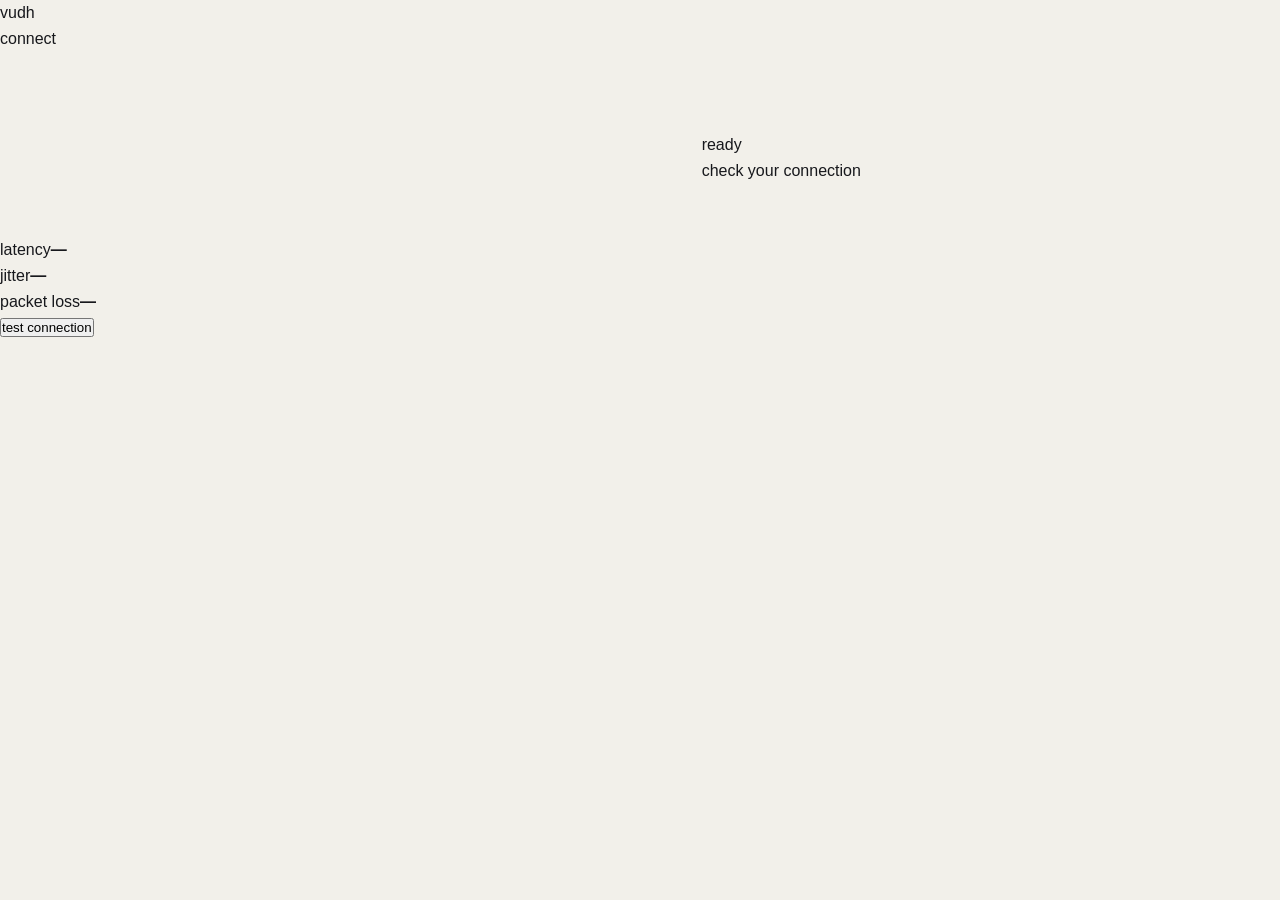
==== products/vudh-connect/index.html @ 1e8202c5 "Create index.html" ====
<!doctype html>
<html lang="en">
<head>
  <meta charset="utf-8">
  <meta name="viewport" content="width=device-width,initial-scale=1">
  <title>vudh connect</title>
  <meta name="description" content="A tiny connection diagnostic tool by vudh.">
  <link rel="stylesheet" href="/style.css">
</head>
<body>
  <main class="app">
    <header>
      <div class="brand">vudh</div>
      <div class="muted">connect</div>
    </header>

    <section class="hero">
      <div id="statusDot" class="dot"></div>
      <div>
        <div id="status" class="status">ready</div>
        <div id="statusText" class="muted">check your connection</div>
      </div>
    </section>

    <section class="metrics" aria-live="polite">
      <div><span>latency</span><strong id="latency">—</strong></div>
      <div><span>jitter</span><strong id="jitter">—</strong></div>
      <div><span>packet loss</span><strong id="loss">—</strong></div>
    </section>

    <button id="test" type="button">test connection</button>
    <p id="detail" class="detail"></p>
  </main>
  <script src="/app.js"></script>
</body>
</html>
---- style.css ----
:root{
  --paper:#f2f0ea;
  --ink:#17181c;
  --accent:#4b4ce0;
  --muted:#6b6d76;
  --line: rgba(23,24,28,0.12);
  box-sizing:border-box;
  padding-top: env(safe-area-inset-top, 0px);
  padding-bottom: env(safe-area-inset-bottom, 0px);
}
*{box-sizing:inherit; margin:0; padding:0;}
html{scroll-padding-top: env(safe-area-inset-top, 0px); scroll-behavior:smooth;}
html,body{height:100%;}
body{
  background:var(--paper);
  color:var(--ink);
  font-family:'IBM Plex Sans', sans-serif;
  line-height:1.6;
  overflow-x:hidden;
}
h1,h2,.logo{font-family:'Space Grotesk', sans-serif;}
a{color:inherit; text-decoration:none;}

.nav{
  position:sticky;
  top: env(safe-area-inset-top, 0px);
  z-index:10;
  display:flex;
  justify-content:space-between;
  align-items:center;
  padding:22px 6vw;
  background:rgba(242,240,234,0.85);
  backdrop-filter:blur(8px);
  border-bottom:1px solid var(--line);
}
.logo{font-weight:600; font-size:1.15rem;}
.nav nav{display:flex; gap:28px;}
.nav nav a{font-size:0.88rem; color:var(--muted); transition:color .2s;}
.nav nav a:hover{color:var(--ink);}

/* hero: two-column split, not centered stack */
.hero{
  display:grid;
  grid-template-columns:1.3fr 1fr;
  gap:6vw;
  padding:9vh 6vw 6vh;
  max-width:1200px;
  align-items:start;
}
.hero h1{
  font-size:clamp(2rem, 4.2vw, 3.4rem);
  font-weight:600;
  line-height:1.15;
  letter-spacing:-0.01em;
}
.hero-right p{
  color:var(--muted);
  font-size:1.02rem;
  max-width:38ch;
}
.hero-buttons{
  margin-top:28px;
  display:flex;
  gap:14px;
  flex-wrap:wrap;
}
.btn{
  padding:13px 26px;
  border-radius:4px;
  font-size:0.95rem;
  font-weight:500;
  transition:transform .15s ease, opacity .2s ease;
  display:inline-block;
}
.btn-primary{background:var(--ink); color:var(--paper);}
.btn-primary:hover{transform:translateY(-1px);}
.btn-ghost{border:1px solid var(--ink); color:var(--ink);}
.btn-ghost:hover{opacity:0.7;}

/* spotlight: single full-bleed statement block, not a card list */
.spotlight{
  background:var(--ink);
  color:var(--paper);
  padding:6vh 6vw;
}
.spotlight .eyebrow{
  color:var(--accent);
  font-size:0.85rem;
}
.spotlight h2{
  font-size:clamp(1.6rem, 3.2vw, 2.4rem);
  font-weight:600;
  margin-top:14px;
  max-width:20ch;
}
.spotlight p{
  margin-top:18px;
  color:#b9bac2;
  max-width:52ch;
}

.way{
  padding:6vh 6vw;
  max-width:1200px;
}
.way h2{
  font-size:1.5rem;
  font-weight:600;
  margin-bottom:8px;
}
.principles{
  list-style:none;
  margin-top:26px;
  display:grid;
  gap:0;
}
.principles li{
  padding:22px 0;
  border-top:1px solid var(--line);
}
.principles li:last-child{border-bottom:1px solid var(--line);}
.principle-text{
  font-size:1.15rem;
  max-width:52ch;
}

.talk{
  padding:6vh 6vw 10vh;
  max-width:1200px;
}
.talk h2{
  font-size:clamp(1.8rem, 4vw, 2.8rem);
  font-weight:600;
  max-width:16ch;
}
.talk-link{
  display:inline-block;
  margin-top:24px;
  font-size:1.3rem;
  border-bottom:2px solid var(--accent);
  padding-bottom:3px;
}

footer{
  padding:5vh 6vw calc(5vh + env(safe-area-inset-bottom, 0px));
  color:var(--muted);
  font-size:0.85rem;
  border-top:1px solid var(--line);
}

@media (max-width:760px){
  .hero{grid-template-columns:1fr;}
}

@media (prefers-reduced-motion: reduce){
  html{scroll-behavior:auto;}
  .btn{transition:none;}
}

:focus-visible{outline:2px solid var(--accent); outline-offset:2px;}
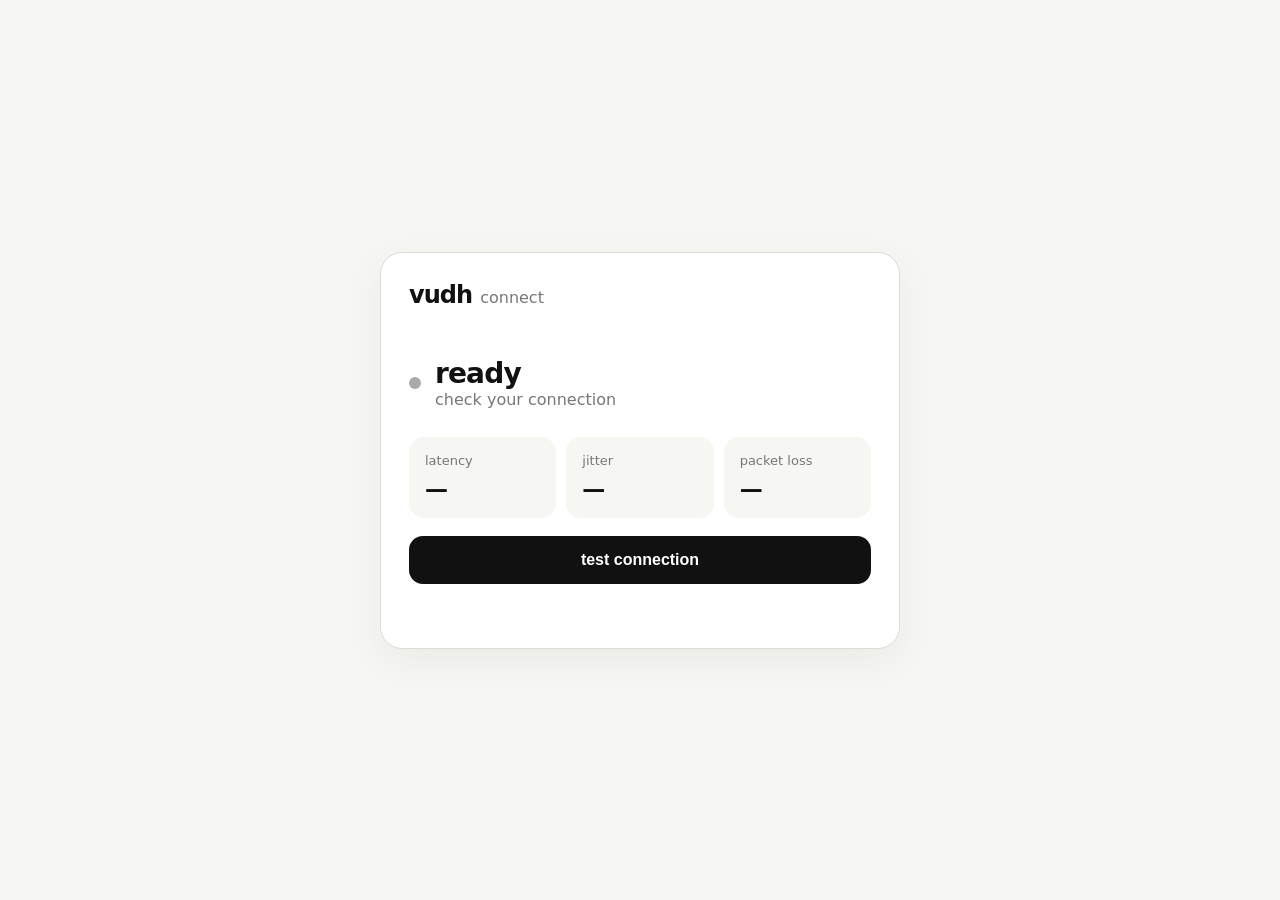
==== commit 2be37590: "Update index.html" ====
--- a/products/vudh-connect/index.html
+++ b/products/vudh-connect/index.html
@@ -5,7 +5,7 @@
   <meta name="viewport" content="width=device-width,initial-scale=1">
   <title>vudh connect</title>
   <meta name="description" content="A tiny connection diagnostic tool by vudh.">
-  <link rel="stylesheet" href="/style.css">
+  <link rel="stylesheet" href="./style.css">
 </head>
 <body>
   <main class="app">
@@ -31,6 +31,6 @@
     <button id="test" type="button">test connection</button>
     <p id="detail" class="detail"></p>
   </main>
-  <script src="/app.js"></script>
+  <script src="./app.js"></script>
 </body>
 </html>
--- a/products/vudh-connect/style.css
+++ b/products/vudh-connect/style.css
@@ -0,0 +1,18 @@
+*{box-sizing:border-box}
+:root{font-family:ui-sans-serif,system-ui,-apple-system,BlinkMacSystemFont,"Segoe UI",sans-serif;color:#111;background:#f6f6f3}
+body{margin:0;min-height:100vh;display:grid;place-items:center;padding:24px}
+.app{width:min(520px,100%);background:#fff;border:1px solid #dddcd6;border-radius:22px;padding:28px;box-shadow:0 12px 40px #0000000d}
+header{display:flex;align-items:baseline;gap:8px;margin-bottom:48px}
+.brand{font-size:24px;font-weight:750;letter-spacing:-.04em}
+.muted{color:#777}
+.hero{display:flex;align-items:center;gap:14px;margin-bottom:28px}
+.dot{width:12px;height:12px;border-radius:50%;background:#aaa}
+.dot.good{background:#25a55b}.dot.bad{background:#d94b4b}.dot.busy{background:#d69a27}
+.status{font-size:28px;font-weight:700;letter-spacing:-.03em}
+.metrics{display:grid;grid-template-columns:repeat(3,1fr);gap:10px;margin-bottom:18px}
+.metrics div{background:#f6f6f3;border-radius:15px;padding:16px}
+.metrics span{display:block;color:#777;font-size:13px;margin-bottom:8px}
+.metrics strong{font-size:23px}
+button{width:100%;border:0;border-radius:14px;padding:15px 18px;background:#111;color:#fff;font-size:16px;font-weight:650;cursor:pointer}
+button:disabled{opacity:.5;cursor:wait}
+.detail{min-height:22px;color:#777;font-size:13px;line-height:1.45;margin:14px 2px 0}
